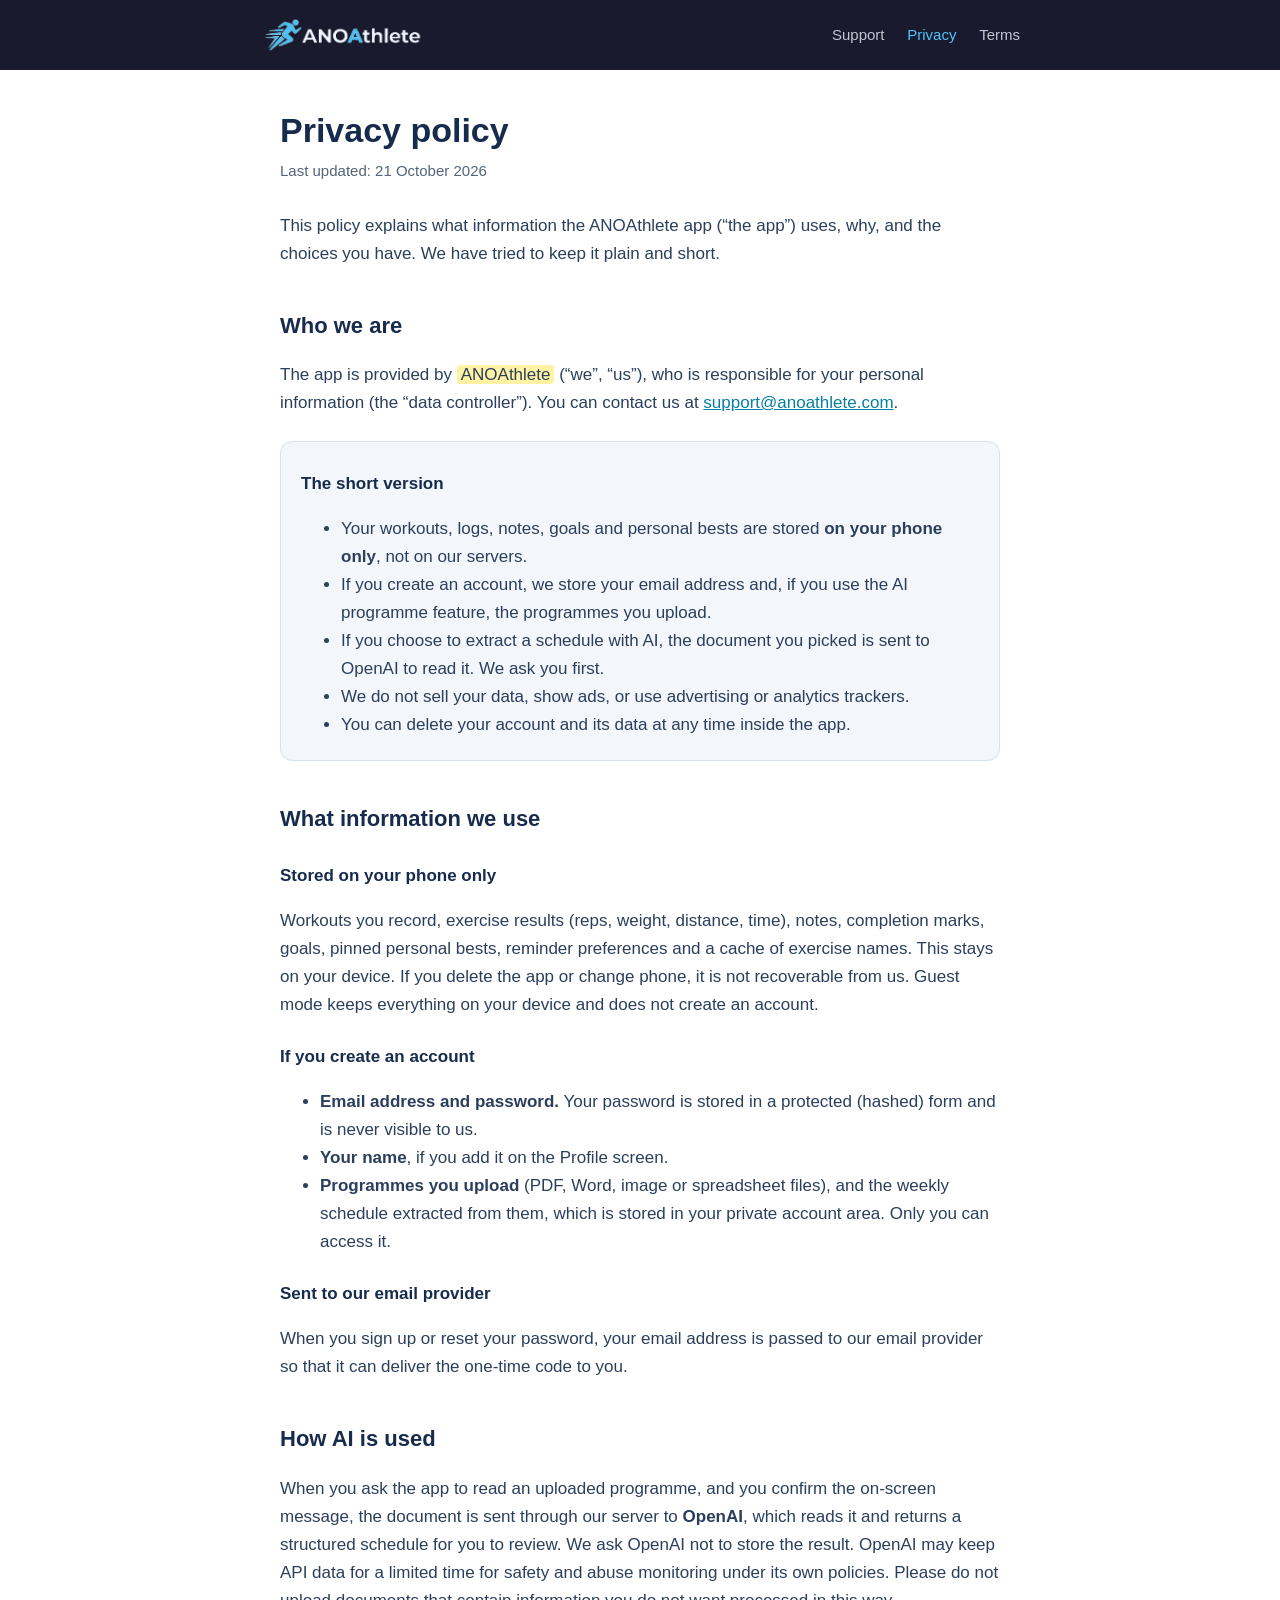
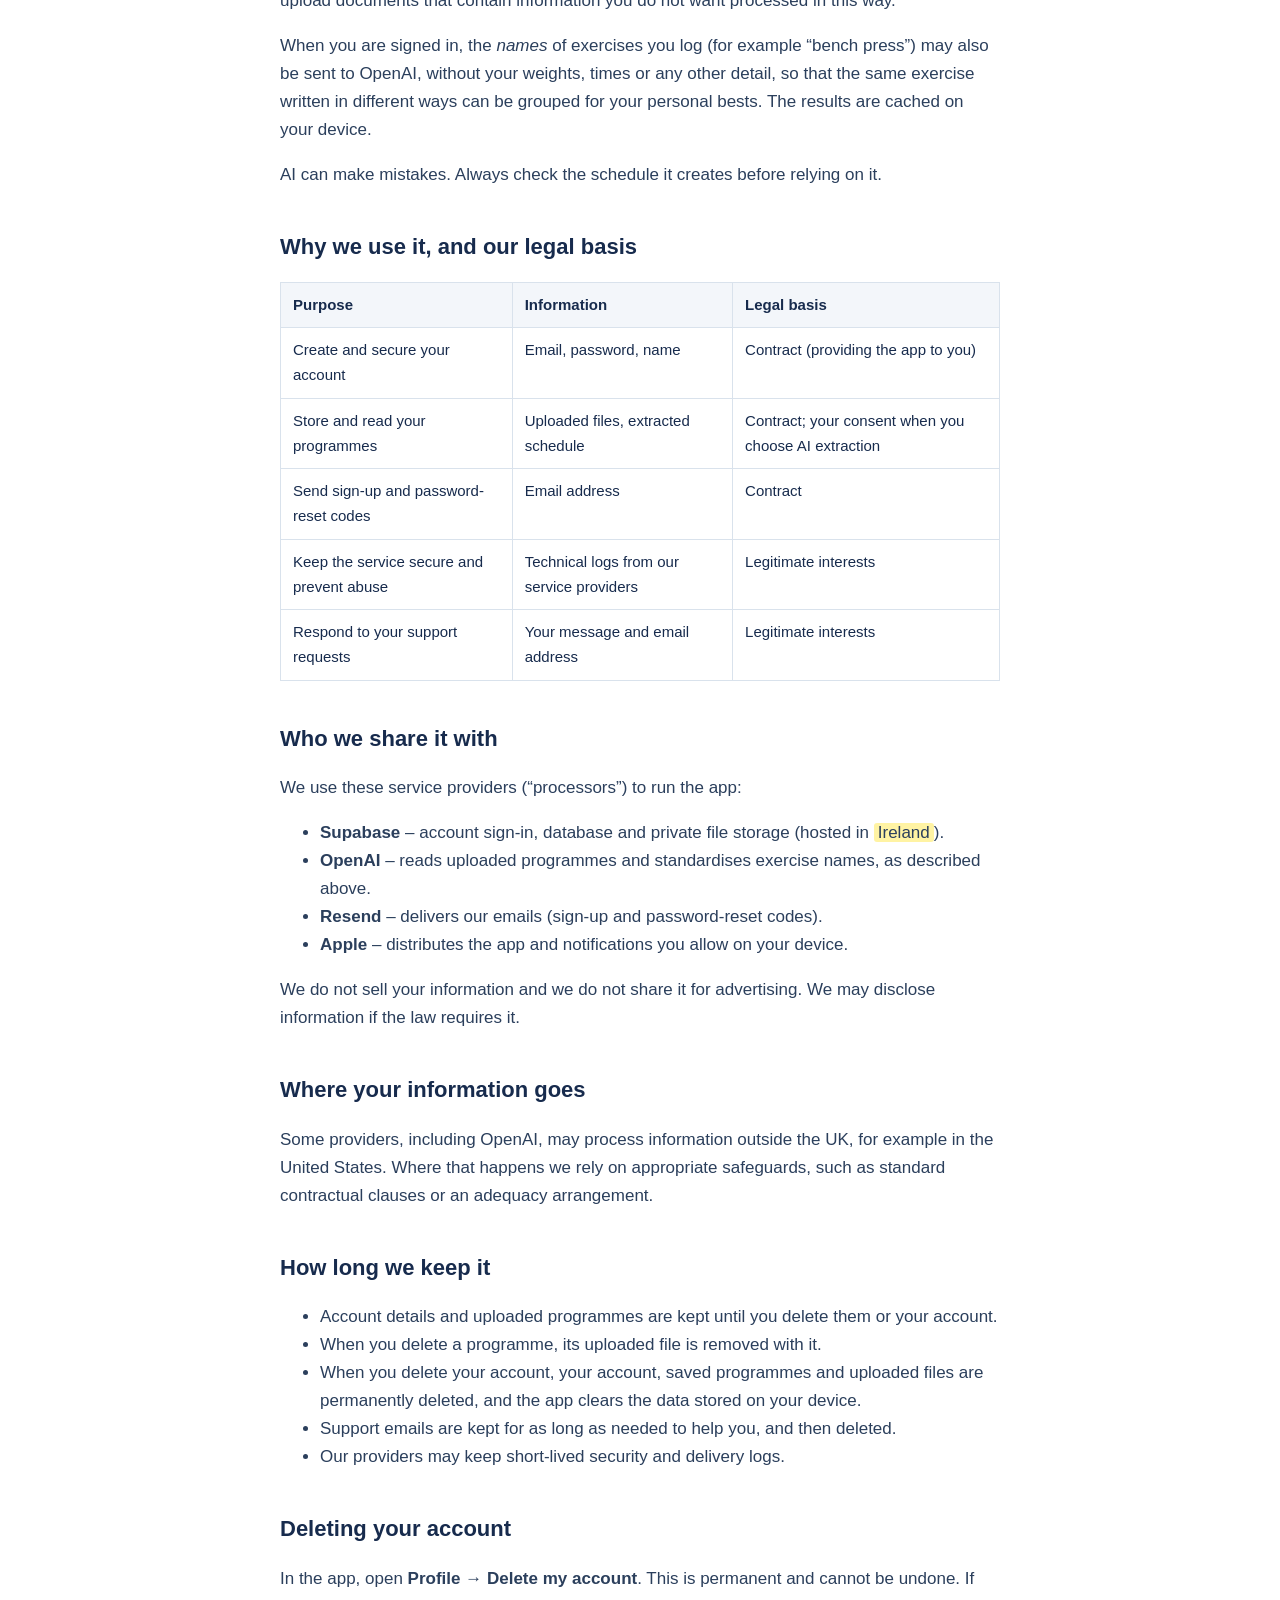
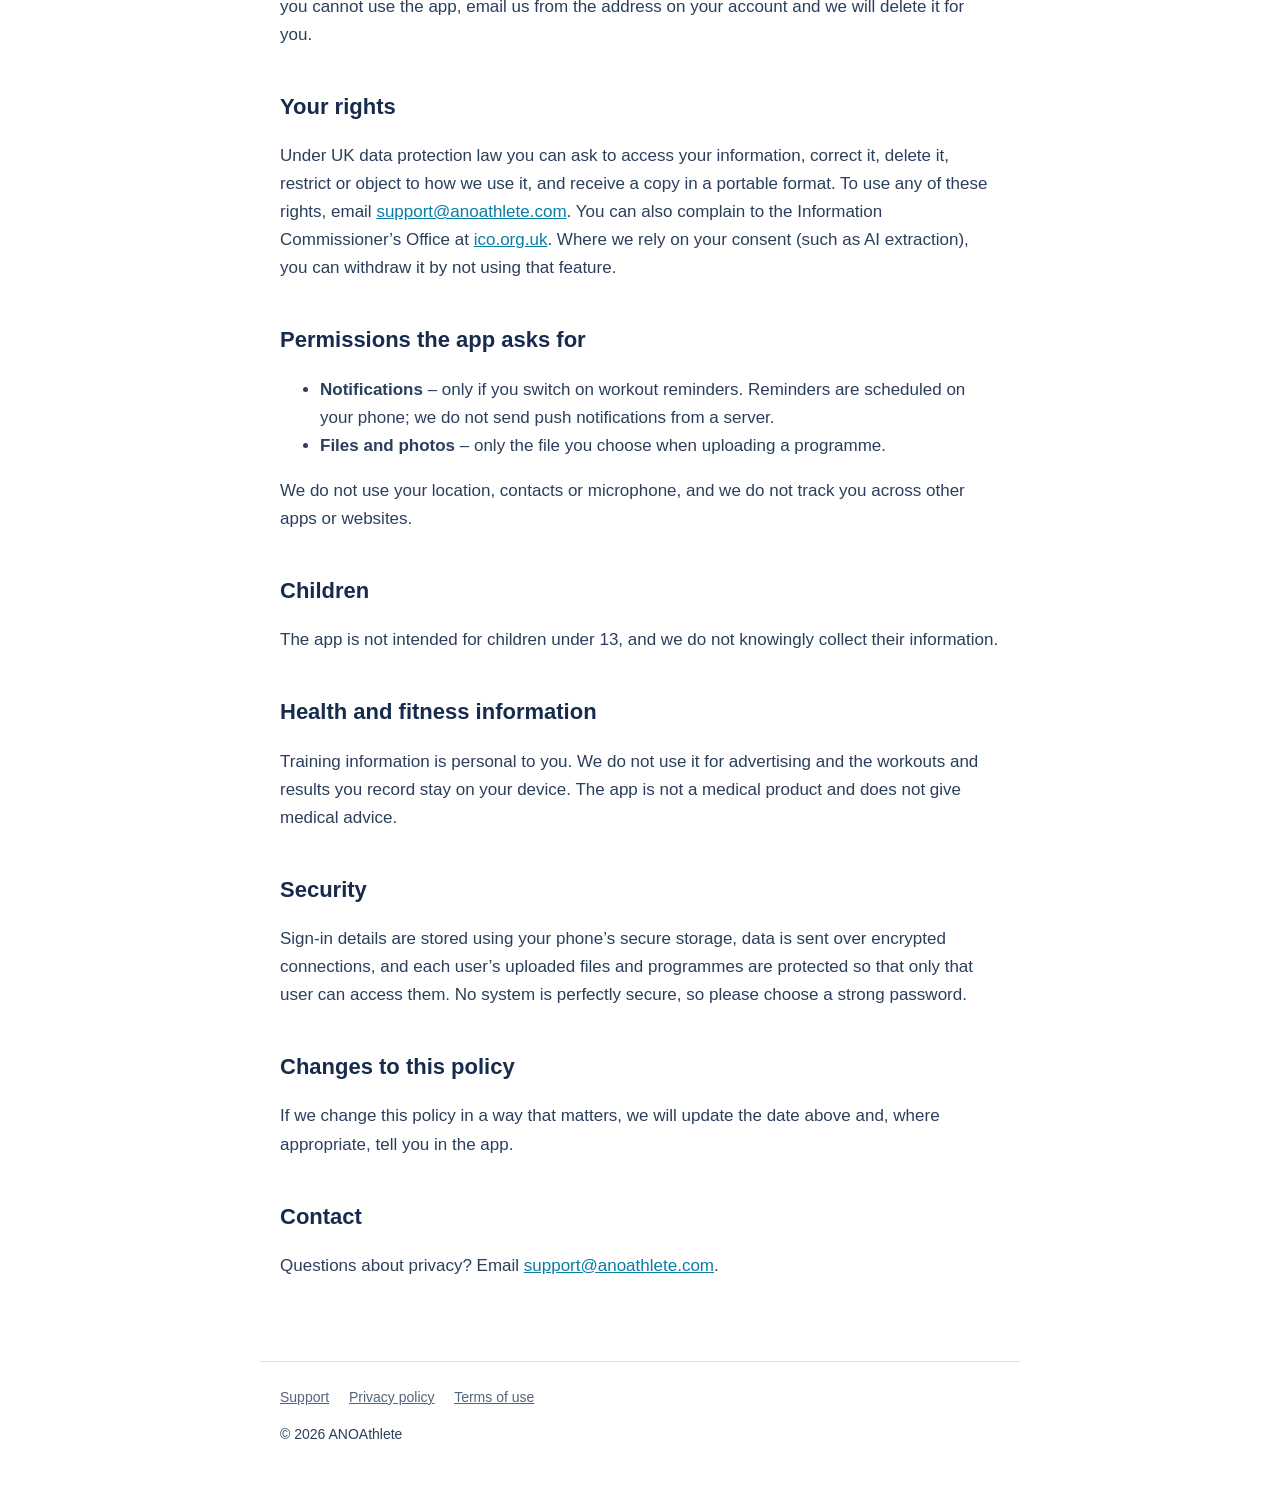
==== privacy.html @ c4b15186 "websites" ====
<!DOCTYPE html>
<html lang="en-GB">
  <head>
    <meta charset="utf-8" />
    <meta name="viewport" content="width=device-width, initial-scale=1" />
    <title>Privacy policy – ANOAthlete</title>
    <link rel="icon" href="favicon.png" />
    <link rel="stylesheet" href="style.css" />
  </head>
  <body>
    <header>
      <div class="bar">
        <a href="./"><img src="logo.png" alt="ANOAthlete" /></a>
        <nav>
          <a href="support.html">Support</a>
          <a href="privacy.html" aria-current="page">Privacy</a>
          <a href="terms.html">Terms</a>
        </nav>
      </div>
    </header>
    <main>
      <h1>Privacy policy</h1>
      <p class="updated">Last updated: 21 October 2026</p>

      <p>
        This policy explains what information the ANOAthlete app (&ldquo;the app&rdquo;) uses, why,
        and the choices you have. We have tried to keep it plain and short.
      </p>

      <h2>Who we are</h2>
      <p>
        The app is provided by <span class="todo">ANOAthlete</span>
        (&ldquo;we&rdquo;, &ldquo;us&rdquo;), who is responsible for your personal information
        (the &ldquo;data controller&rdquo;). You can contact us at
        <a href="mailto:support@anoathlete.com">support@anoathlete.com</a>.
      </p>

      <div class="summary">
        <h3>The short version</h3>
        <ul>
          <li>Your workouts, logs, notes, goals and personal bests are stored <strong>on your phone only</strong>, not on our servers.</li>
          <li>If you create an account, we store your email address and, if you use the AI programme feature, the programmes you upload.</li>
          <li>If you choose to extract a schedule with AI, the document you picked is sent to OpenAI to read it. We ask you first.</li>
          <li>We do not sell your data, show ads, or use advertising or analytics trackers.</li>
          <li>You can delete your account and its data at any time inside the app.</li>
        </ul>
      </div>

      <h2>What information we use</h2>

      <h3>Stored on your phone only</h3>
      <p>
        Workouts you record, exercise results (reps, weight, distance, time), notes, completion
        marks, goals, pinned personal bests, reminder preferences and a cache of exercise names.
        This stays on your device. If you delete the app or change phone, it is not recoverable
        from us. Guest mode keeps everything on your device and does not create an account.
      </p>

      <h3>If you create an account</h3>
      <ul>
        <li><strong>Email address and password.</strong> Your password is stored in a protected (hashed) form and is never visible to us.</li>
        <li><strong>Your name</strong>, if you add it on the Profile screen.</li>
        <li><strong>Programmes you upload</strong> (PDF, Word, image or spreadsheet files), and the weekly schedule extracted from them, which is stored in your private account area. Only you can access it.</li>
      </ul>

      <h3>Sent to our email provider</h3>
      <p>
        When you sign up or reset your password, your email address is passed to our email
        provider so that it can deliver the one-time code to you.
      </p>

      <h2>How AI is used</h2>
      <p>
        When you ask the app to read an uploaded programme, and you confirm the on-screen
        message, the document is sent through our server to <strong>OpenAI</strong>, which reads
        it and returns a structured schedule for you to review. We ask OpenAI not to store the
        result. OpenAI may keep API data for a limited time for safety and abuse monitoring under
        its own policies. Please do not upload documents that contain information you do not want
        processed in this way.
      </p>
      <p>
        When you are signed in, the <em>names</em> of exercises you log (for example
        &ldquo;bench press&rdquo;) may also be sent to OpenAI, without your weights, times or any
        other detail, so that the same exercise written in different ways can be grouped for your
        personal bests. The results are cached on your device.
      </p>
      <p>
        AI can make mistakes. Always check the schedule it creates before relying on it.
      </p>

      <h2>Why we use it, and our legal basis</h2>
      <table>
        <thead>
          <tr><th>Purpose</th><th>Information</th><th>Legal basis</th></tr>
        </thead>
        <tbody>
          <tr>
            <td>Create and secure your account</td>
            <td>Email, password, name</td>
            <td>Contract (providing the app to you)</td>
          </tr>
          <tr>
            <td>Store and read your programmes</td>
            <td>Uploaded files, extracted schedule</td>
            <td>Contract; your consent when you choose AI extraction</td>
          </tr>
          <tr>
            <td>Send sign-up and password-reset codes</td>
            <td>Email address</td>
            <td>Contract</td>
          </tr>
          <tr>
            <td>Keep the service secure and prevent abuse</td>
            <td>Technical logs from our service providers</td>
            <td>Legitimate interests</td>
          </tr>
          <tr>
            <td>Respond to your support requests</td>
            <td>Your message and email address</td>
            <td>Legitimate interests</td>
          </tr>
        </tbody>
      </table>

      <h2>Who we share it with</h2>
      <p>We use these service providers (&ldquo;processors&rdquo;) to run the app:</p>
      <ul>
        <li><strong>Supabase</strong> &ndash; account sign-in, database and private file storage (hosted in <span class="todo">Ireland</span>).</li>
        <li><strong>OpenAI</strong> &ndash; reads uploaded programmes and standardises exercise names, as described above.</li>
        <li><strong>Resend</strong> &ndash; delivers our emails (sign-up and password-reset codes).</li>
        <li><strong>Apple</strong> &ndash; distributes the app and notifications you allow on your device.</li>
      </ul>
      <p>
        We do not sell your information and we do not share it for advertising. We may disclose
        information if the law requires it.
      </p>

      <h2>Where your information goes</h2>
      <p>
        Some providers, including OpenAI, may process information outside the UK, for example in
        the United States. Where that happens we rely on appropriate safeguards, such as standard
        contractual clauses or an adequacy arrangement.
      </p>

      <h2>How long we keep it</h2>
      <ul>
        <li>Account details and uploaded programmes are kept until you delete them or your account.</li>
        <li>When you delete a programme, its uploaded file is removed with it.</li>
        <li>When you delete your account, your account, saved programmes and uploaded files are permanently deleted, and the app clears the data stored on your device.</li>
        <li>Support emails are kept for as long as needed to help you, and then deleted.</li>
        <li>Our providers may keep short-lived security and delivery logs.</li>
      </ul>

      <h2>Deleting your account</h2>
      <p>
        In the app, open <strong>Profile &rarr; Delete my account</strong>. This is permanent and
        cannot be undone. If you cannot use the app, email us from the address on your account and
        we will delete it for you.
      </p>

      <h2>Your rights</h2>
      <p>
        Under UK data protection law you can ask to access your information, correct it, delete
        it, restrict or object to how we use it, and receive a copy in a portable format. To use
        any of these rights, email <a href="mailto:support@anoathlete.com">support@anoathlete.com</a>.
        You can also complain to the Information Commissioner&rsquo;s Office at
        <a href="https://ico.org.uk">ico.org.uk</a>. Where we rely on your consent (such as AI
        extraction), you can withdraw it by not using that feature.
      </p>

      <h2>Permissions the app asks for</h2>
      <ul>
        <li><strong>Notifications</strong> &ndash; only if you switch on workout reminders. Reminders are scheduled on your phone; we do not send push notifications from a server.</li>
        <li><strong>Files and photos</strong> &ndash; only the file you choose when uploading a programme.</li>
      </ul>
      <p>We do not use your location, contacts or microphone, and we do not track you across other apps or websites.</p>

      <h2>Children</h2>
      <p>The app is not intended for children under 13, and we do not knowingly collect their information.</p>

      <h2>Health and fitness information</h2>
      <p>
        Training information is personal to you. We do not use it for advertising and the
        workouts and results you record stay on your device. The app is not a medical product and
        does not give medical advice.
      </p>

      <h2>Security</h2>
      <p>
        Sign-in details are stored using your phone&rsquo;s secure storage, data is sent over
        encrypted connections, and each user&rsquo;s uploaded files and programmes are protected so
        that only that user can access them. No system is perfectly secure, so please choose a
        strong password.
      </p>

      <h2>Changes to this policy</h2>
      <p>
        If we change this policy in a way that matters, we will update the date above and, where
        appropriate, tell you in the app.
      </p>

      <h2>Contact</h2>
      <p>
        Questions about privacy? Email <a href="mailto:support@anoathlete.com">support@anoathlete.com</a>.
      </p>
    </main>
    <footer>
      <a href="support.html">Support</a>
      <a href="privacy.html">Privacy policy</a>
      <a href="terms.html">Terms of use</a>
      <p>&copy; 2026 ANOAthlete</p>
    </footer>
  </body>
</html>
---- style.css ----
:root {
  --navy: #1a1a2e;
  --blue: #4fc3f7;
  --accent: #087ea4;
  --text: #172b4d;
  --muted: #52657a;
  --border: #d9e2ec;
  --surface: #f3f6fa;
}

* {
  box-sizing: border-box;
}

body {
  background: #ffffff;
  color: var(--text);
  font-family: -apple-system, BlinkMacSystemFont, 'Segoe UI', Helvetica, Arial, sans-serif;
  font-size: 17px;
  line-height: 1.65;
  margin: 0;
}

header {
  background: var(--navy);
  padding: 18px 20px;
}

header .bar {
  align-items: center;
  display: flex;
  gap: 24px;
  justify-content: space-between;
  margin: 0 auto;
  max-width: 760px;
}

header img {
  display: block;
  height: 34px;
}

nav a {
  color: #c5c5d2;
  font-size: 15px;
  margin-left: 18px;
  text-decoration: none;
}

nav a:hover,
nav a[aria-current='page'] {
  color: var(--blue);
}

main {
  margin: 0 auto;
  max-width: 760px;
  padding: 40px 20px 64px;
}

h1 {
  font-size: 34px;
  line-height: 1.2;
  margin: 0 0 8px;
}

h2 {
  font-size: 22px;
  margin: 40px 0 8px;
}

h3 {
  font-size: 17px;
  margin: 24px 0 4px;
}

p,
li {
  color: #2b3f5c;
}

a {
  color: var(--accent);
}

.updated {
  color: var(--muted);
  font-size: 15px;
  margin: 0 0 28px;
}

.lead {
  color: var(--muted);
  font-size: 19px;
}

.summary {
  background: var(--surface);
  border: 1px solid var(--border);
  border-radius: 12px;
  margin: 24px 0;
  padding: 4px 20px;
}

.card {
  background: var(--surface);
  border: 1px solid var(--border);
  border-radius: 12px;
  margin: 24px 0;
  padding: 20px;
}

.todo {
  background: #fff3a3;
  border-radius: 3px;
  padding: 0 4px;
}

table {
  border-collapse: collapse;
  font-size: 15px;
  margin: 16px 0;
  width: 100%;
}

th,
td {
  border: 1px solid var(--border);
  padding: 10px 12px;
  text-align: left;
  vertical-align: top;
}

th {
  background: var(--surface);
}

footer {
  border-top: 1px solid var(--border);
  color: var(--muted);
  font-size: 14px;
  margin: 0 auto;
  max-width: 760px;
  padding: 24px 20px 48px;
}

footer a {
  color: var(--muted);
  margin-right: 16px;
}

@media (max-width: 560px) {
  h1 {
    font-size: 28px;
  }

  nav a {
    margin-left: 12px;
  }

  table,
  thead,
  tbody,
  tr,
  th,
  td {
    display: block;
  }

  thead {
    display: none;
  }

  td:first-child {
    background: var(--surface);
    font-weight: 700;
  }
}
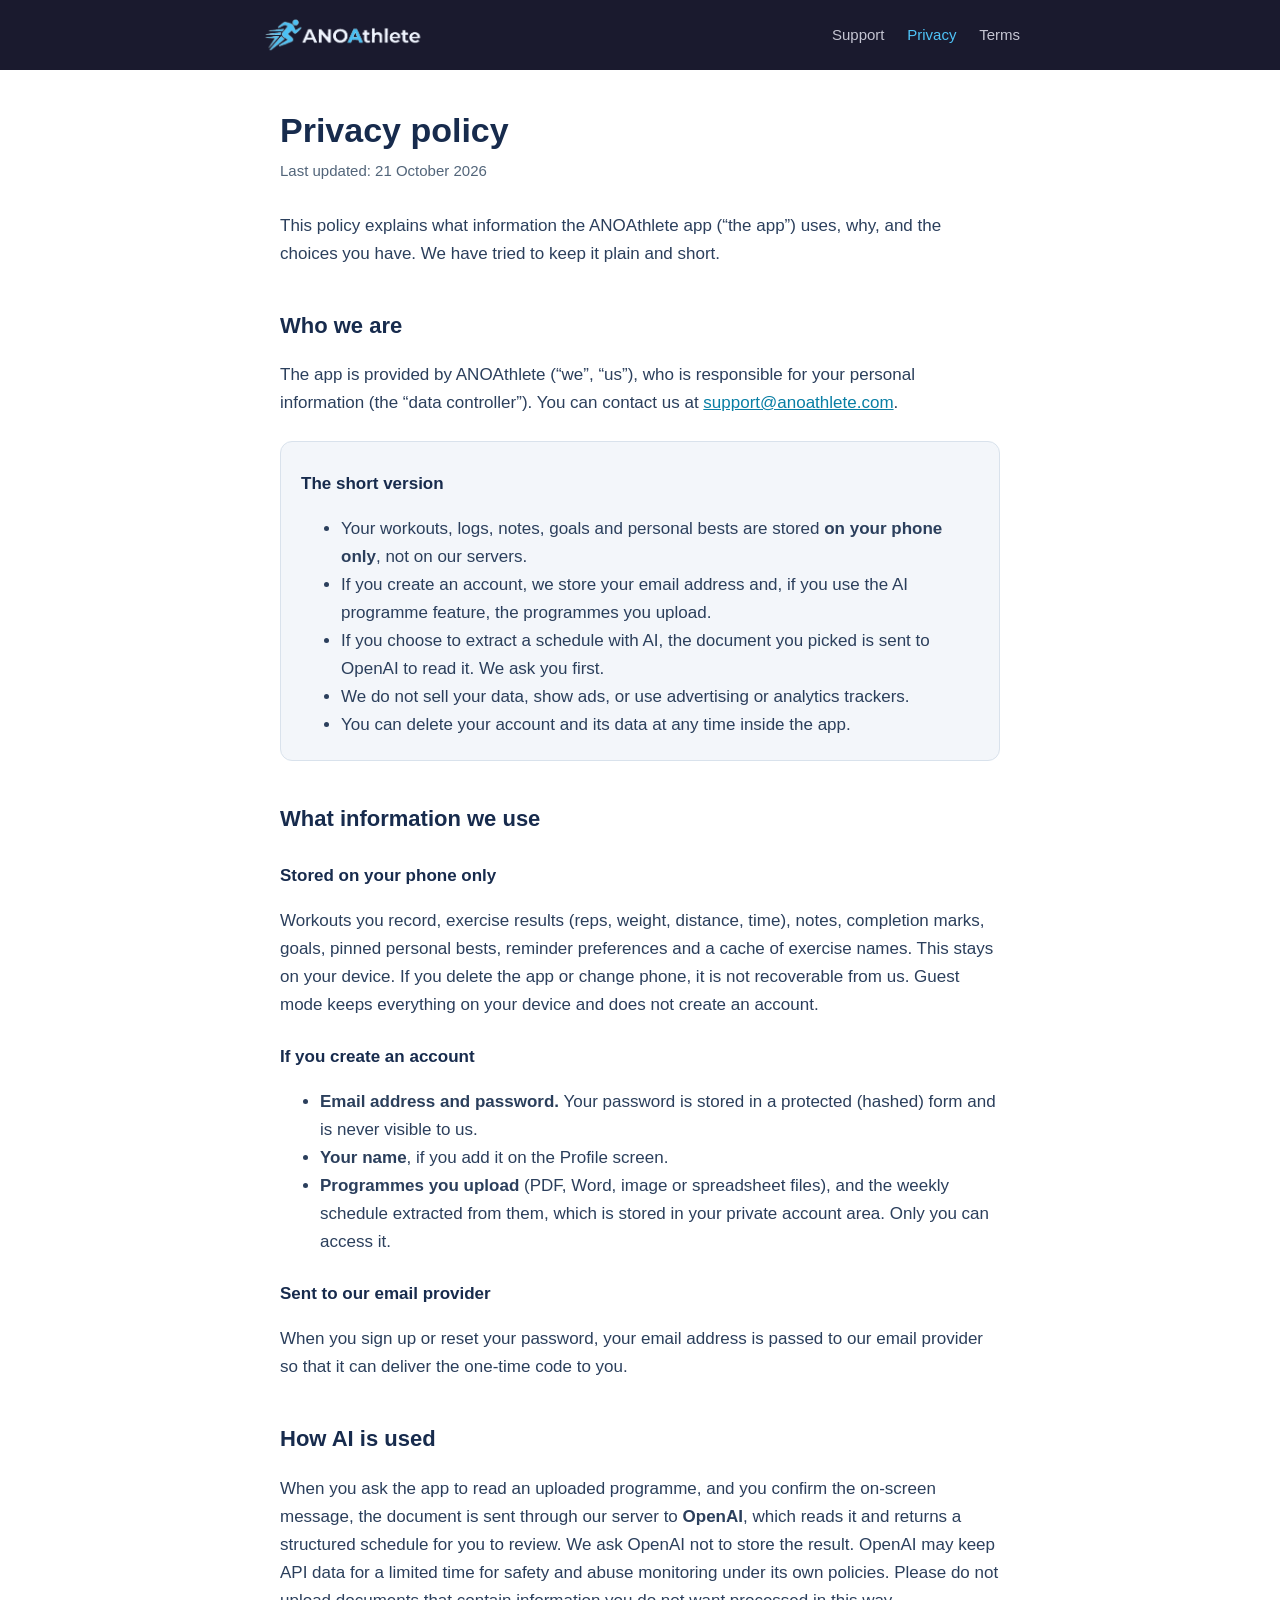
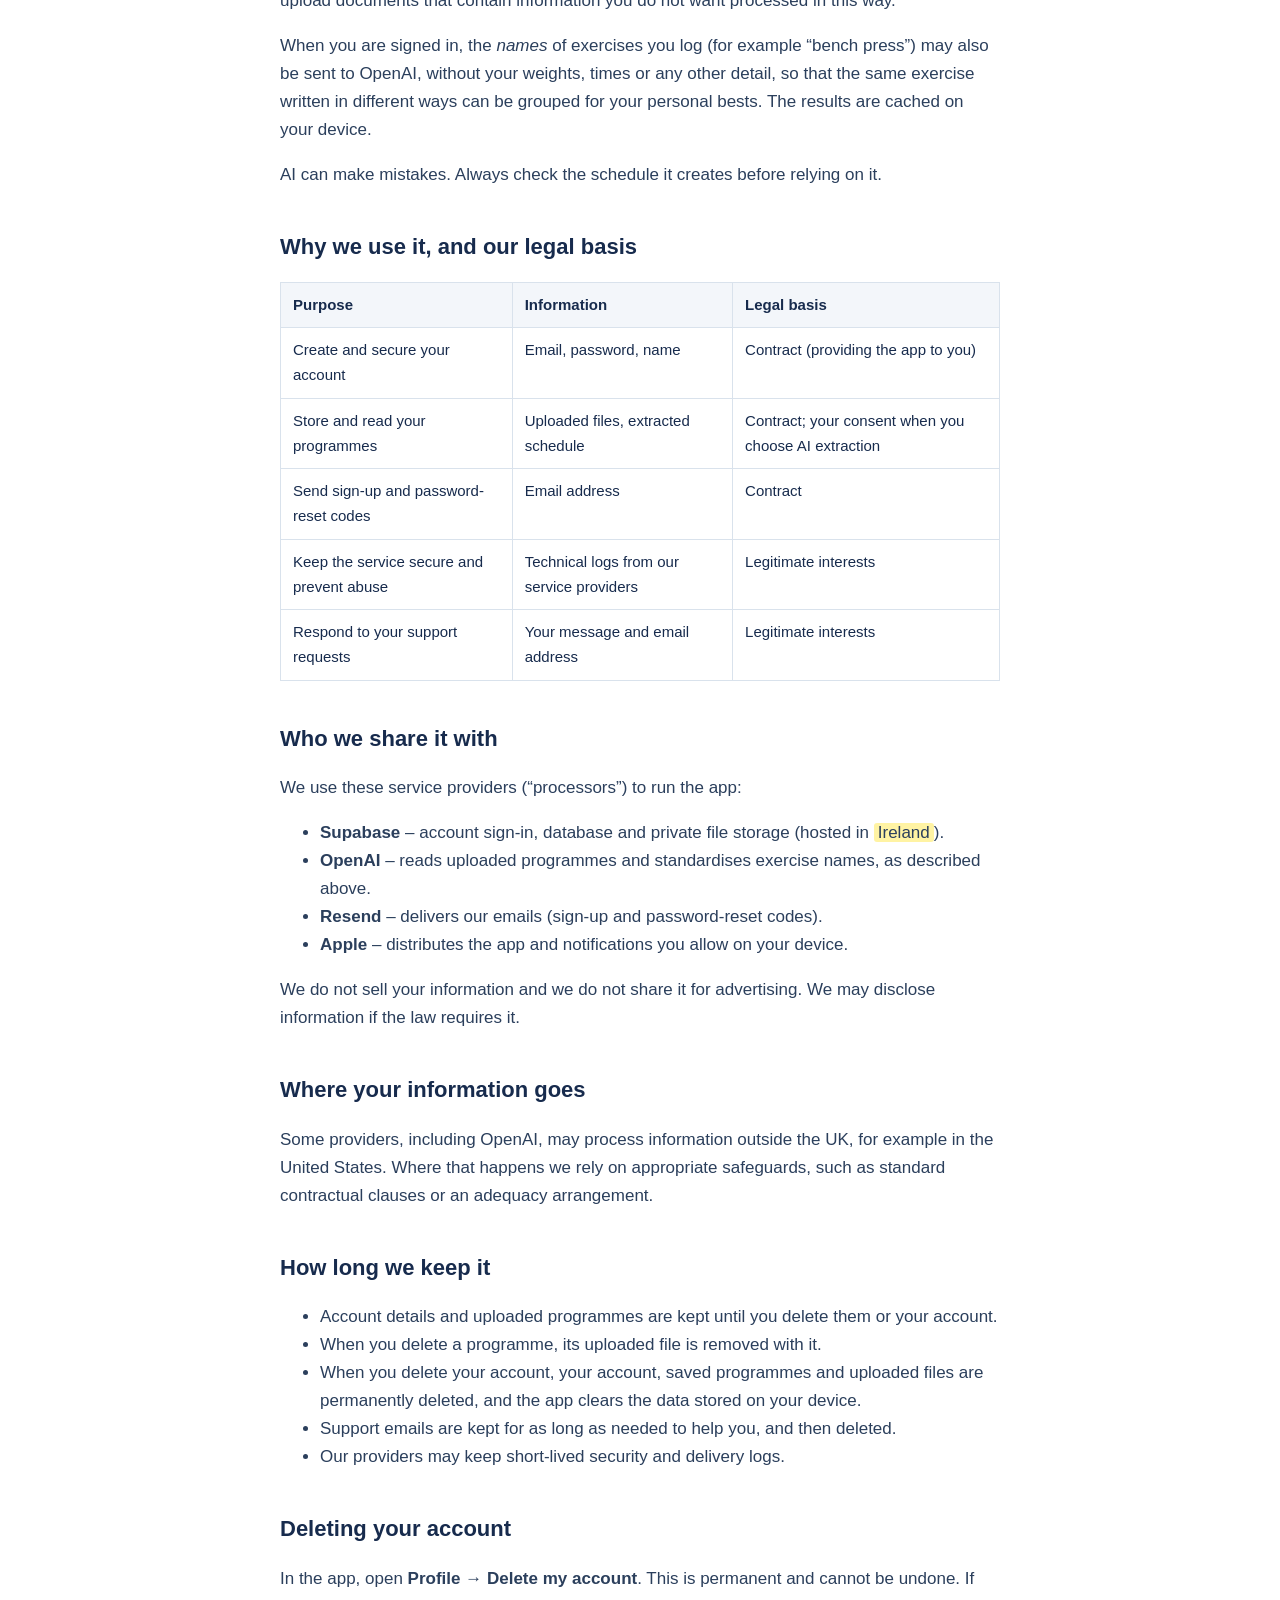
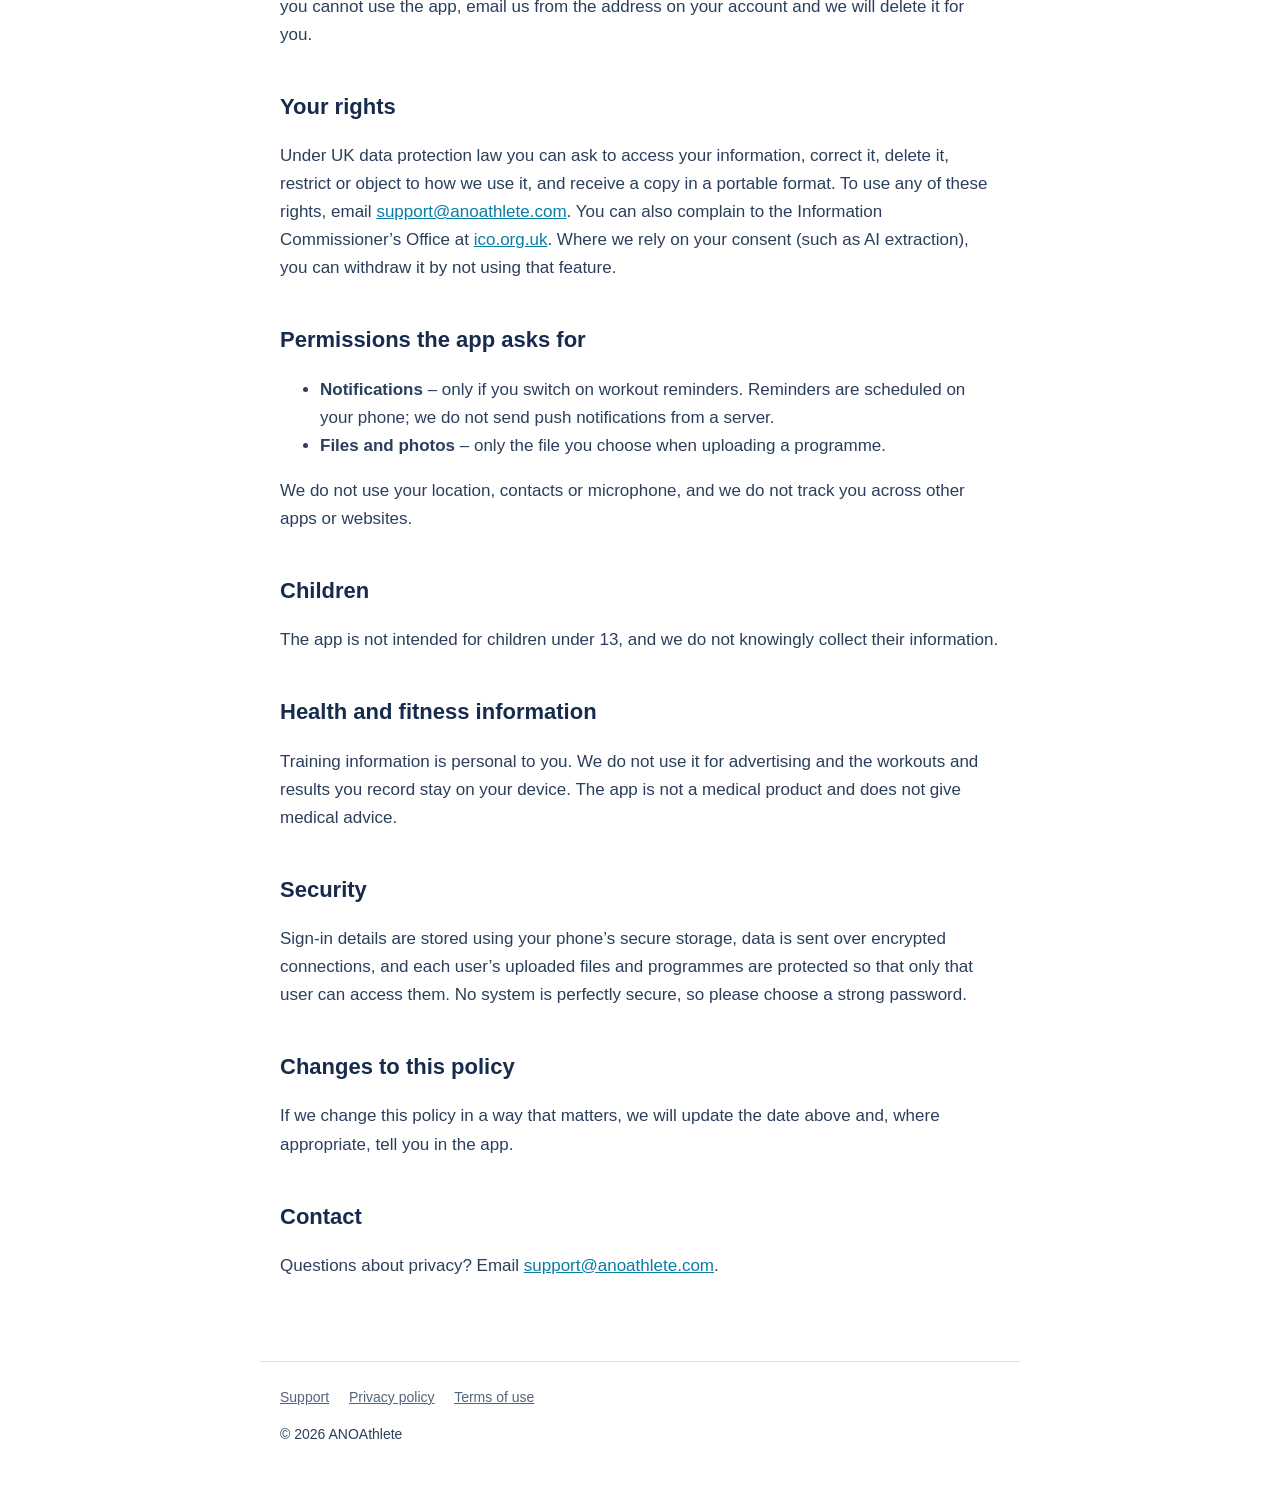
==== commit 3b81c021: "Update privacy.html" ====
--- a/privacy.html
+++ b/privacy.html
@@ -29,7 +29,7 @@
 
       <h2>Who we are</h2>
       <p>
-        The app is provided by <span class="todo">ANOAthlete</span>
+        The app is provided by ANOAthlete
         (&ldquo;we&rdquo;, &ldquo;us&rdquo;), who is responsible for your personal information
         (the &ldquo;data controller&rdquo;). You can contact us at
         <a href="mailto:support@anoathlete.com">support@anoathlete.com</a>.
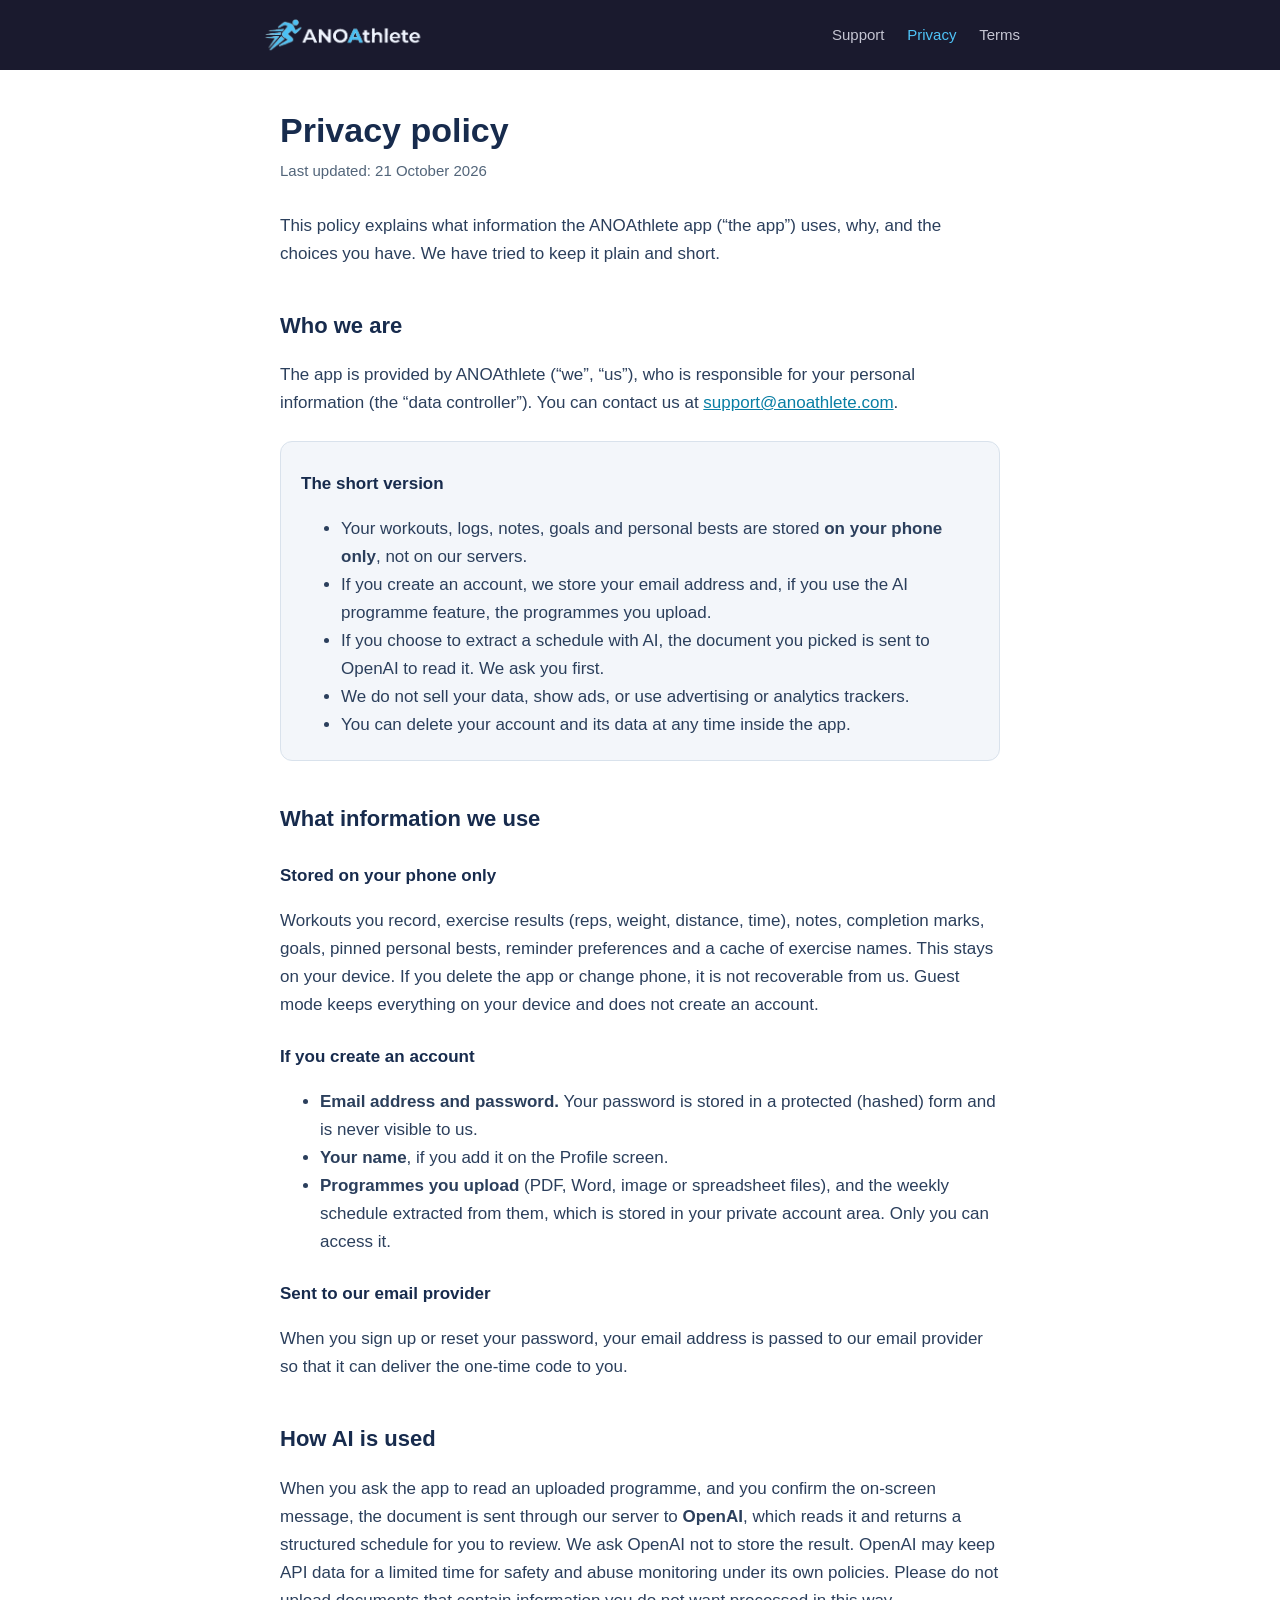
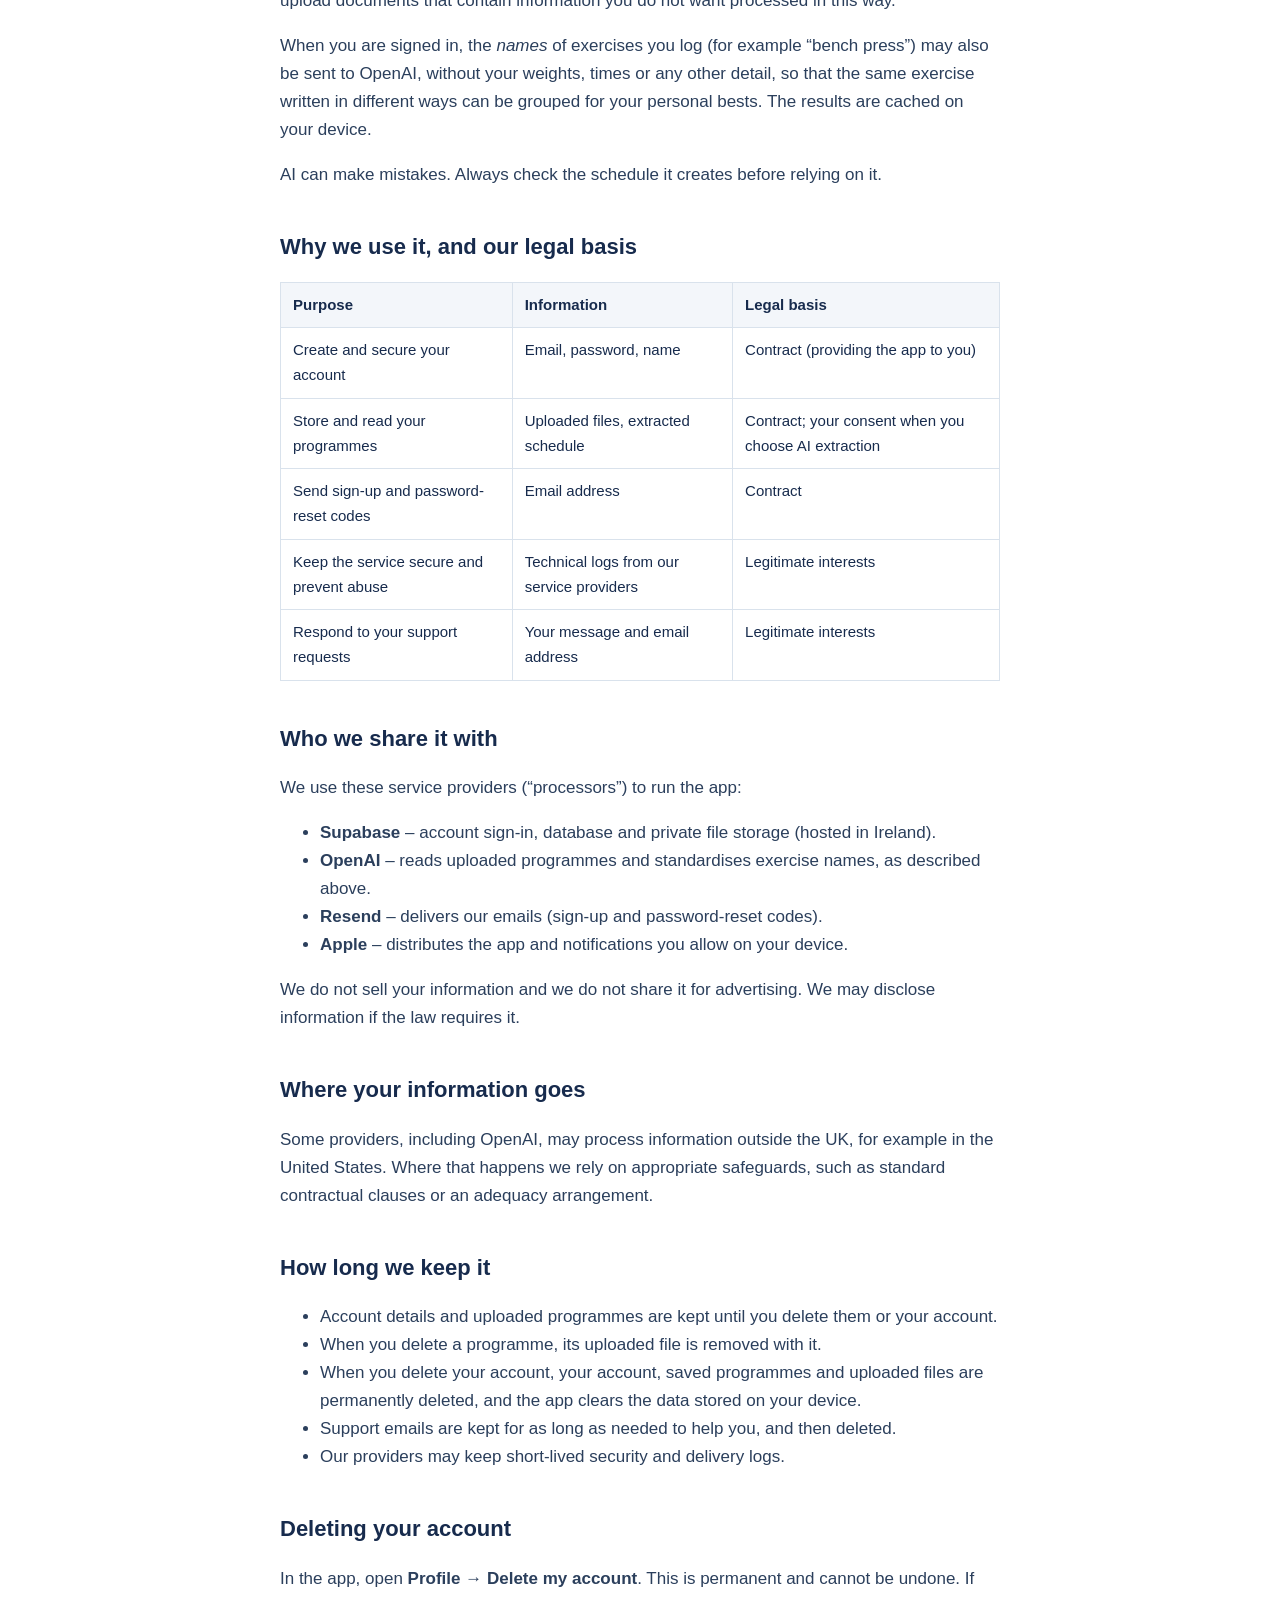
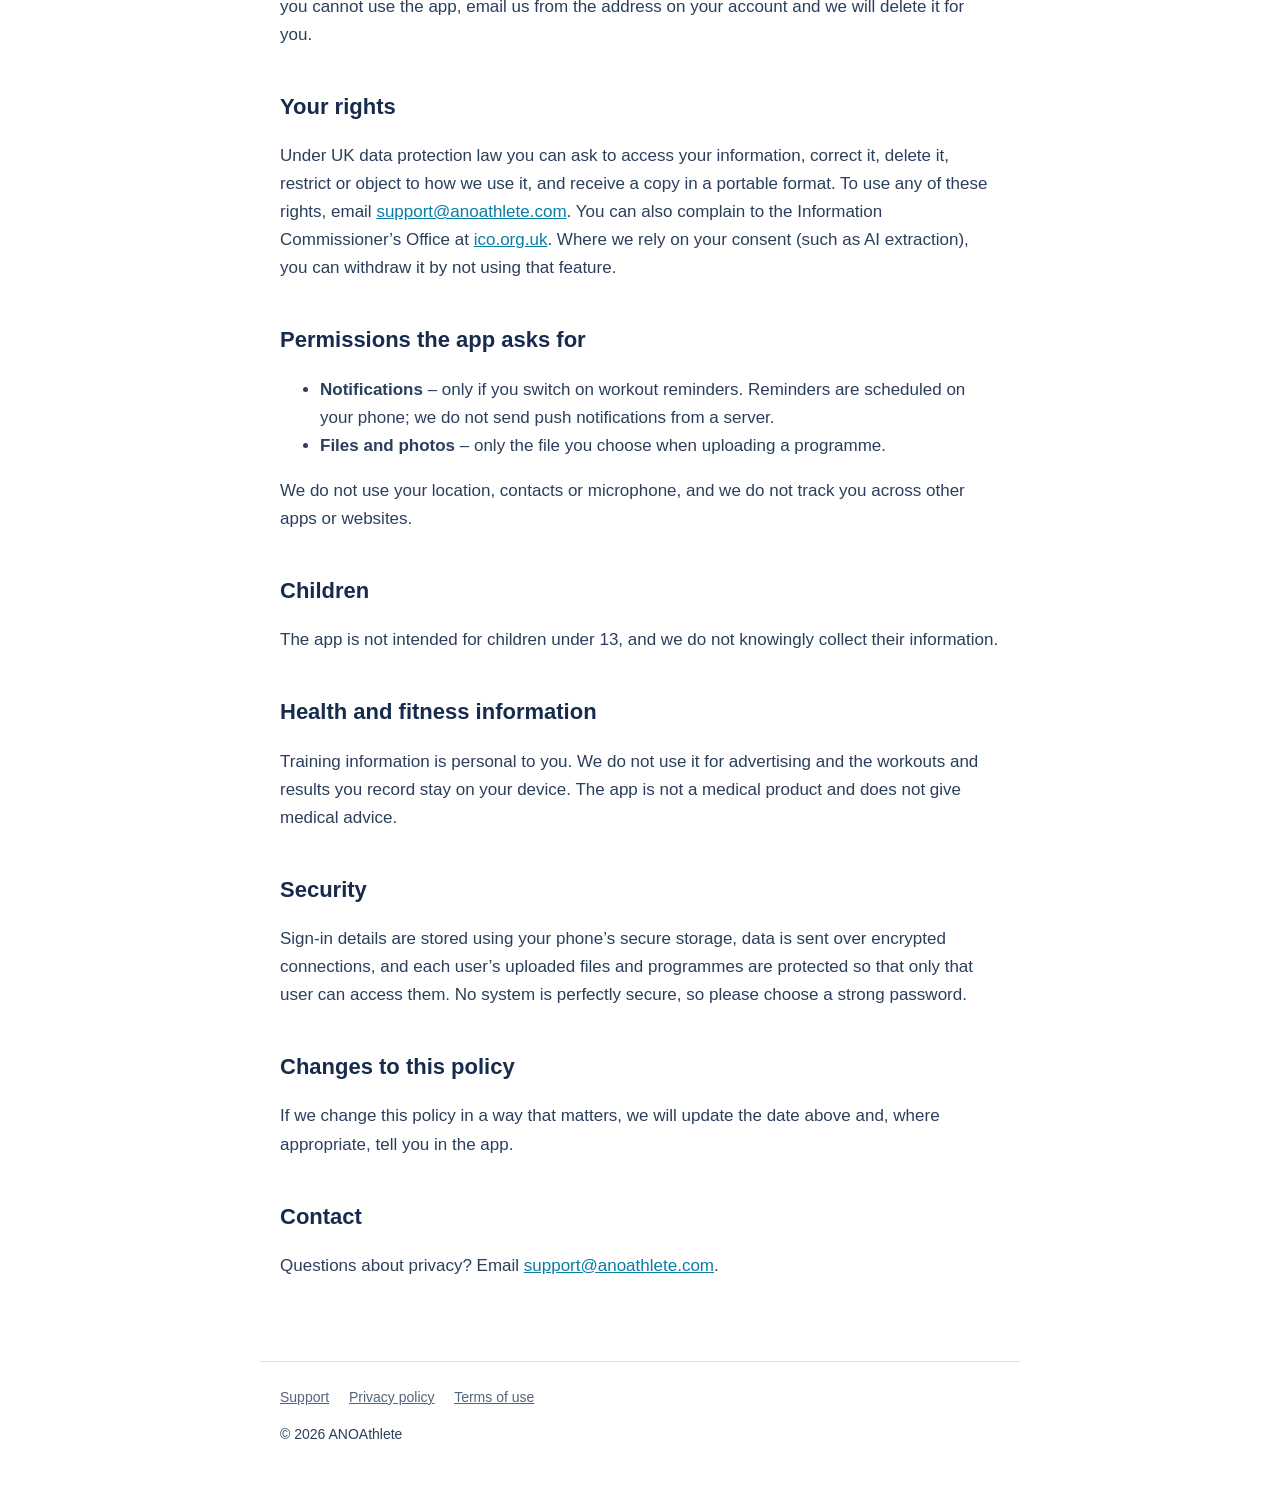
==== commit df4d4f73: "Update privacy.html" ====
--- a/privacy.html
+++ b/privacy.html
@@ -125,7 +125,7 @@
       <h2>Who we share it with</h2>
       <p>We use these service providers (&ldquo;processors&rdquo;) to run the app:</p>
       <ul>
-        <li><strong>Supabase</strong> &ndash; account sign-in, database and private file storage (hosted in <span class="todo">Ireland</span>).</li>
+        <li><strong>Supabase</strong> &ndash; account sign-in, database and private file storage (hosted in Ireland).</li>
         <li><strong>OpenAI</strong> &ndash; reads uploaded programmes and standardises exercise names, as described above.</li>
         <li><strong>Resend</strong> &ndash; delivers our emails (sign-up and password-reset codes).</li>
         <li><strong>Apple</strong> &ndash; distributes the app and notifications you allow on your device.</li>
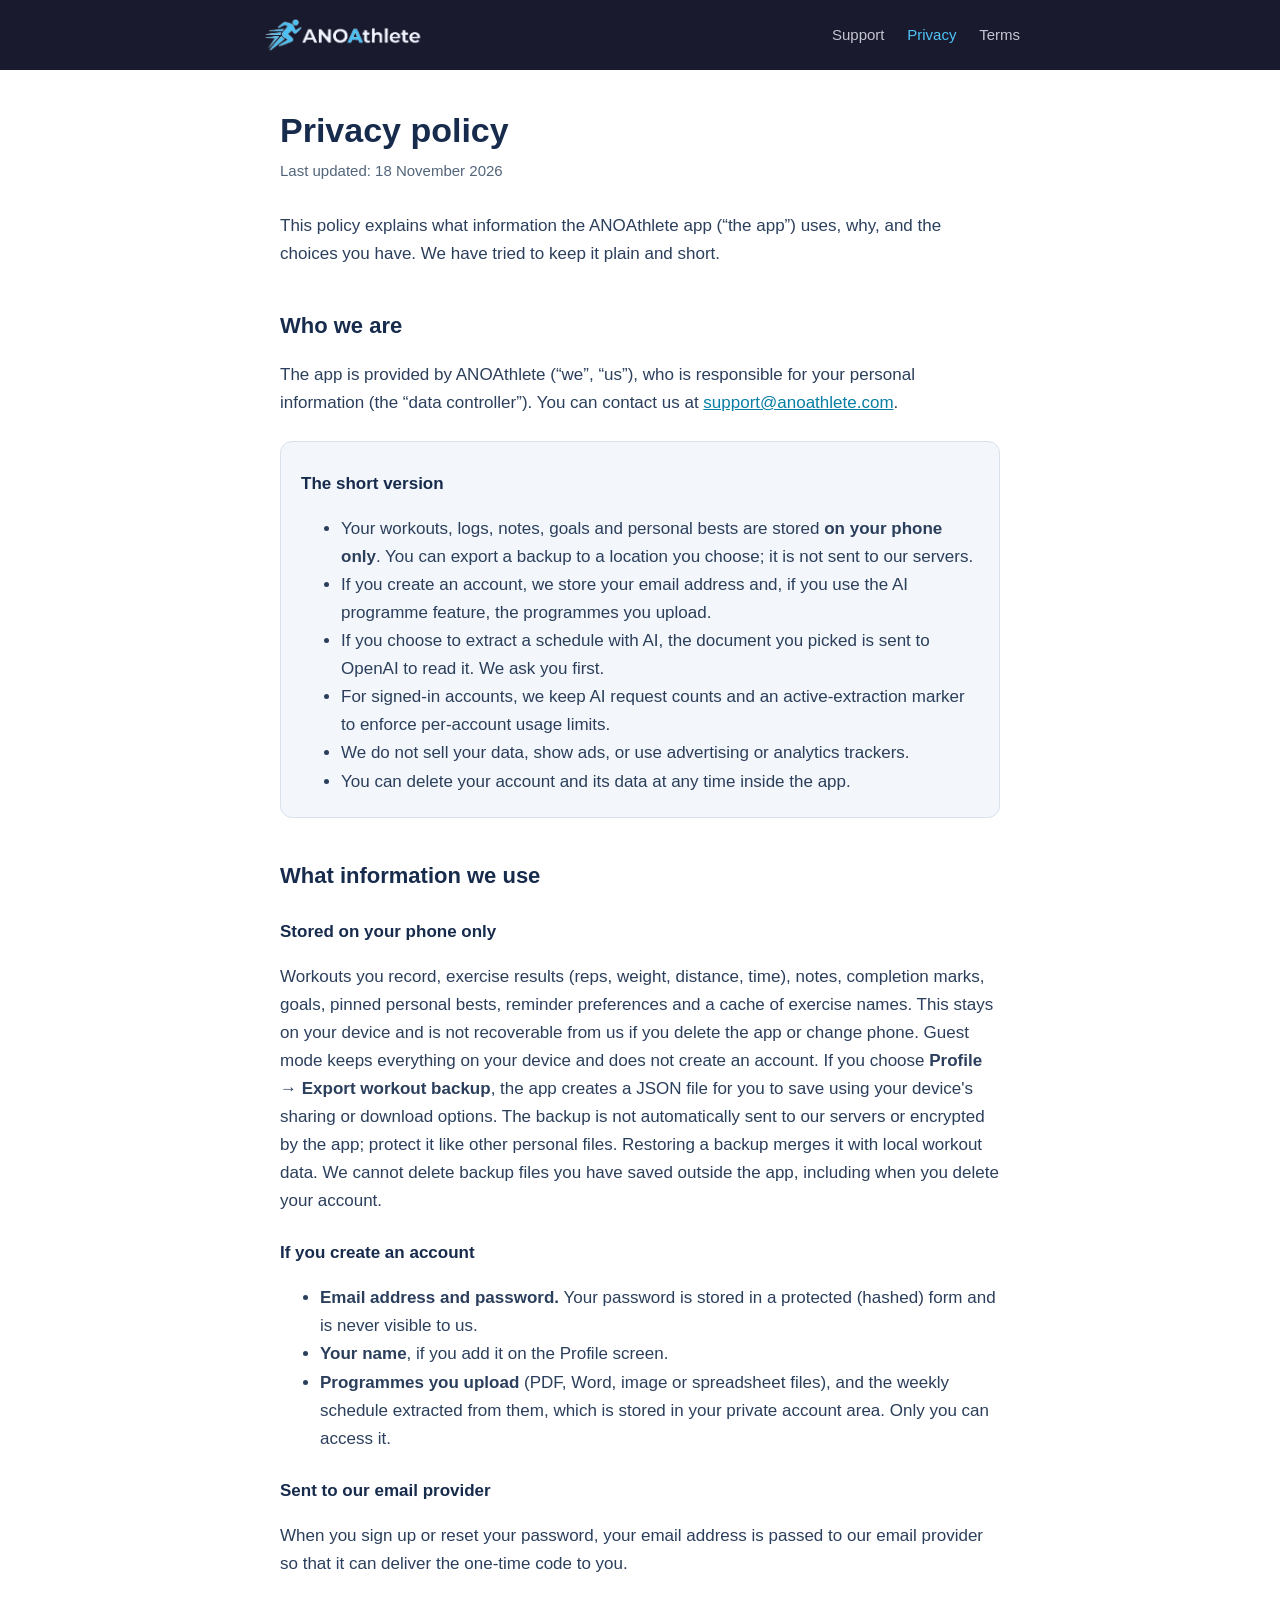
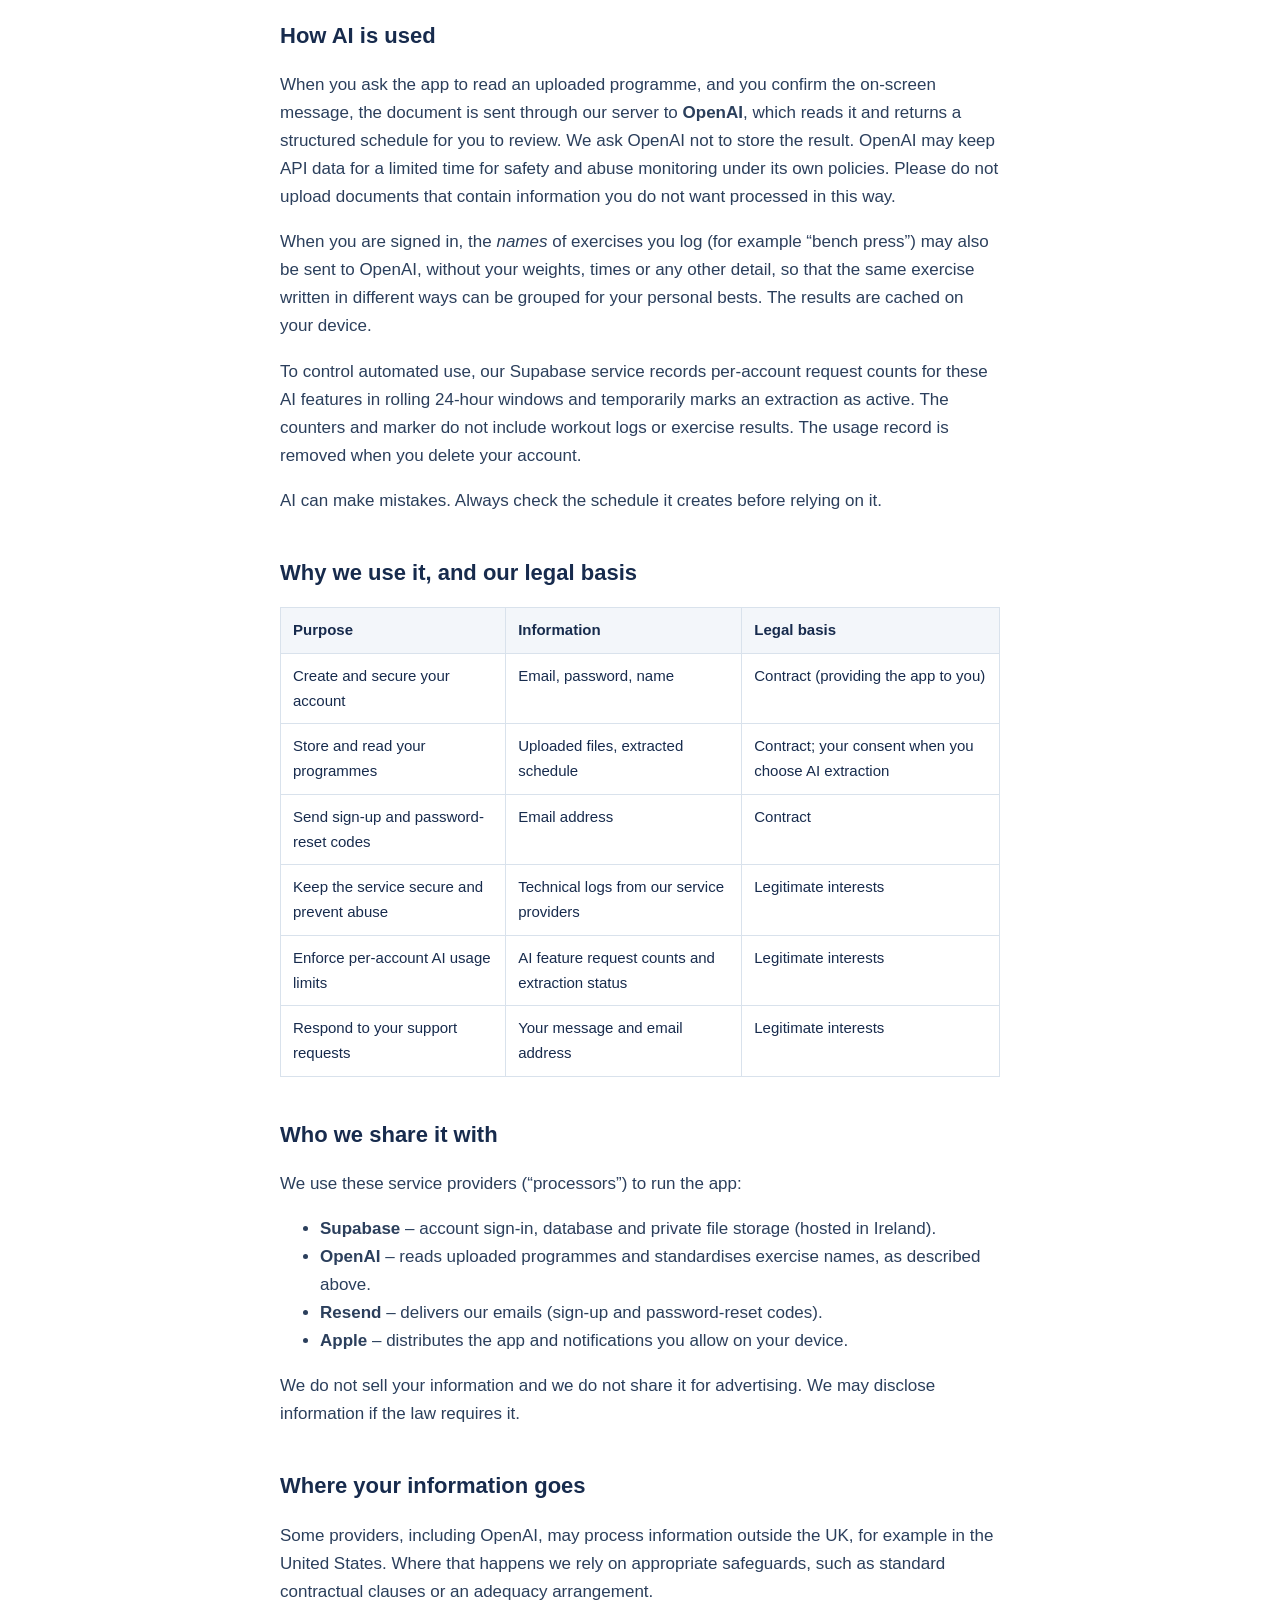
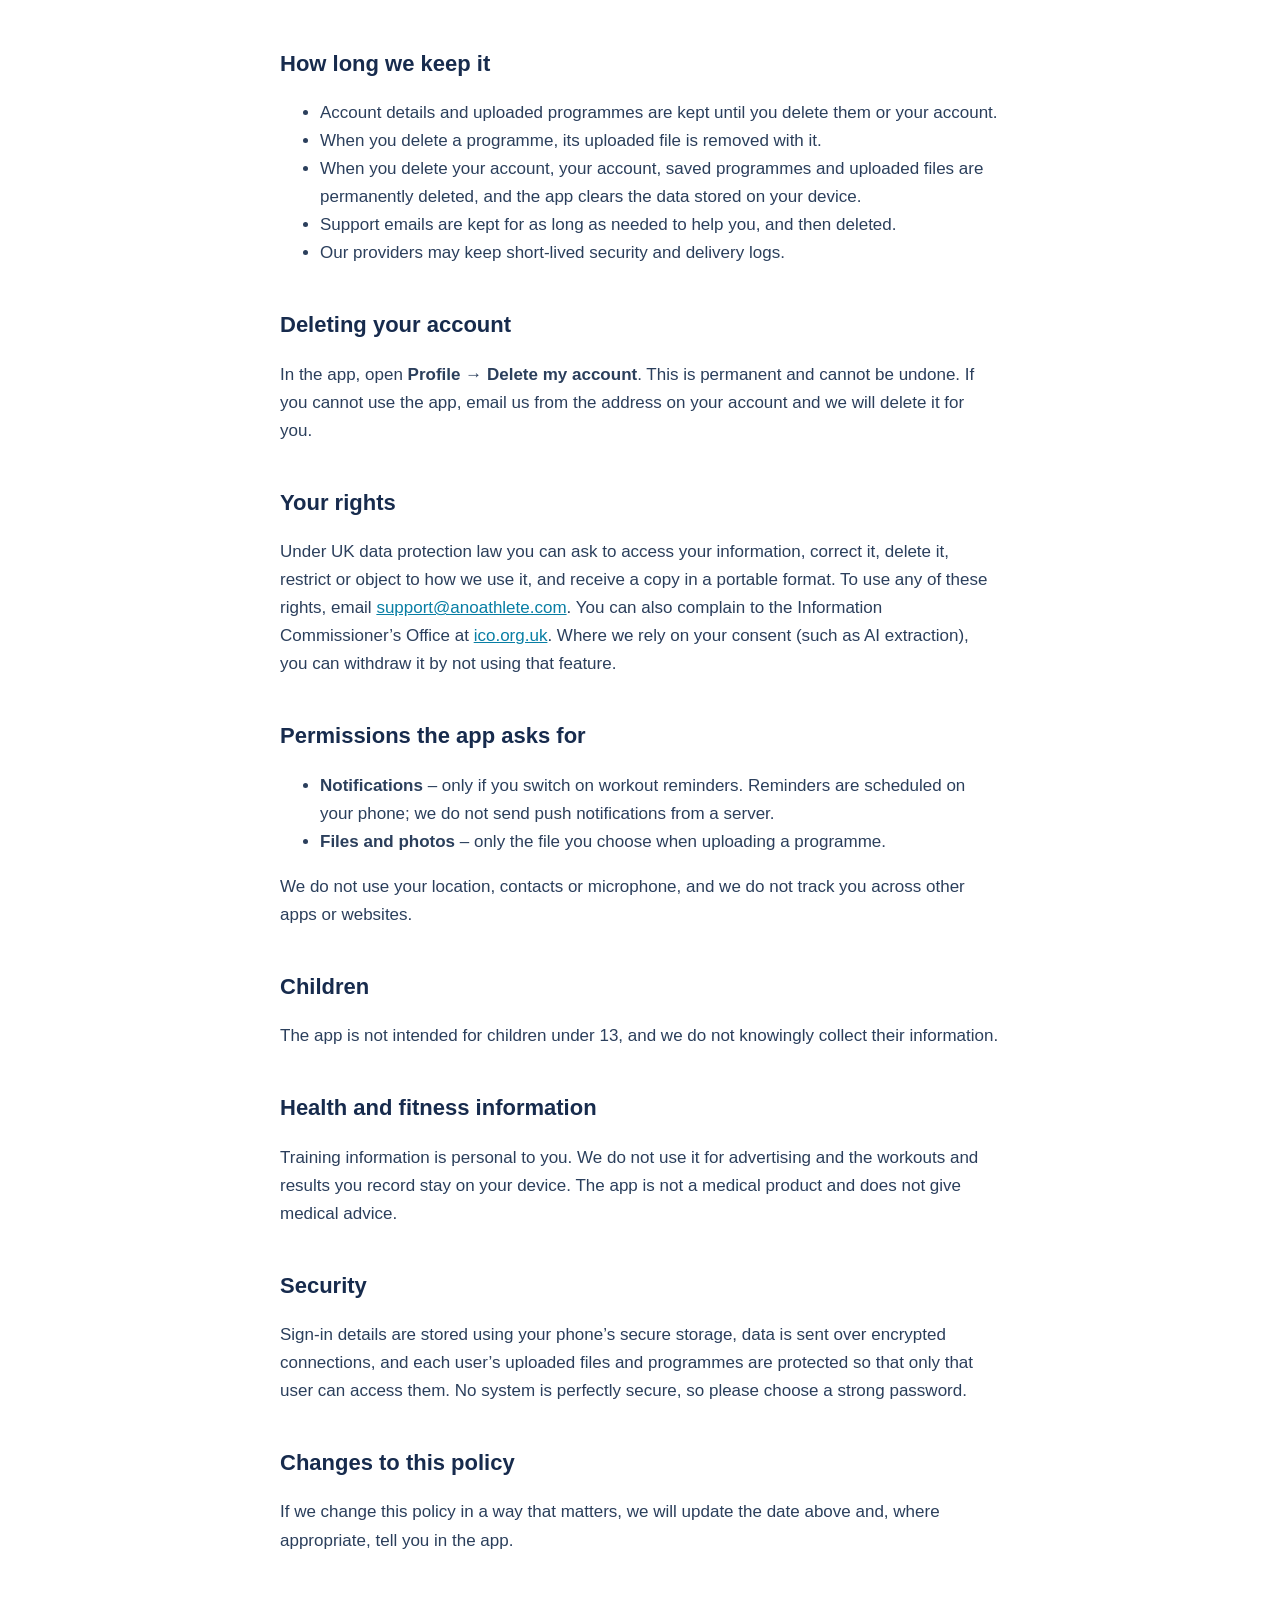
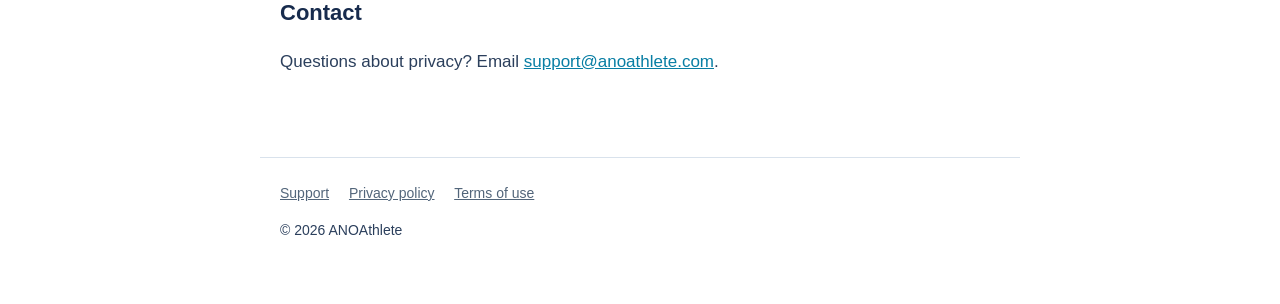
==== commit 27fdb0f3: "Update privacy policy for backups and AI usage limits" ====
--- a/privacy.html
+++ b/privacy.html
@@ -20,7 +20,7 @@
     </header>
     <main>
       <h1>Privacy policy</h1>
-      <p class="updated">Last updated: 21 October 2026</p>
+      <p class="updated">Last updated: 18 November 2026</p>
 
       <p>
         This policy explains what information the ANOAthlete app (&ldquo;the app&rdquo;) uses, why,
@@ -38,9 +38,10 @@
       <div class="summary">
         <h3>The short version</h3>
         <ul>
-          <li>Your workouts, logs, notes, goals and personal bests are stored <strong>on your phone only</strong>, not on our servers.</li>
+          <li>Your workouts, logs, notes, goals and personal bests are stored <strong>on your phone only</strong>. You can export a backup to a location you choose; it is not sent to our servers.</li>
           <li>If you create an account, we store your email address and, if you use the AI programme feature, the programmes you upload.</li>
           <li>If you choose to extract a schedule with AI, the document you picked is sent to OpenAI to read it. We ask you first.</li>
+          <li>For signed-in accounts, we keep AI request counts and an active-extraction marker to enforce per-account usage limits.</li>
           <li>We do not sell your data, show ads, or use advertising or analytics trackers.</li>
           <li>You can delete your account and its data at any time inside the app.</li>
         </ul>
@@ -52,8 +53,13 @@
       <p>
         Workouts you record, exercise results (reps, weight, distance, time), notes, completion
         marks, goals, pinned personal bests, reminder preferences and a cache of exercise names.
-        This stays on your device. If you delete the app or change phone, it is not recoverable
-        from us. Guest mode keeps everything on your device and does not create an account.
+        This stays on your device and is not recoverable from us if you delete the app or change
+        phone. Guest mode keeps everything on your device and does not create an account. If you
+        choose <strong>Profile &rarr; Export workout backup</strong>, the app creates a JSON file
+        for you to save using your device's sharing or download options. The backup is not
+        automatically sent to our servers or encrypted by the app; protect it like other personal
+        files. Restoring a backup merges it with local workout data. We cannot delete backup files
+        you have saved outside the app, including when you delete your account.
       </p>
 
       <h3>If you create an account</h3>
@@ -85,6 +91,12 @@
         personal bests. The results are cached on your device.
       </p>
       <p>
+        To control automated use, our Supabase service records per-account request counts for
+        these AI features in rolling 24-hour windows and temporarily marks an extraction as
+        active. The counters and marker do not include workout logs or exercise results. The
+        usage record is removed when you delete your account.
+      </p>
+      <p>
         AI can make mistakes. Always check the schedule it creates before relying on it.
       </p>
 
@@ -112,6 +124,11 @@
           <tr>
             <td>Keep the service secure and prevent abuse</td>
             <td>Technical logs from our service providers</td>
+            <td>Legitimate interests</td>
+          </tr>
+          <tr>
+            <td>Enforce per-account AI usage limits</td>
+            <td>AI feature request counts and extraction status</td>
             <td>Legitimate interests</td>
           </tr>
           <tr>
